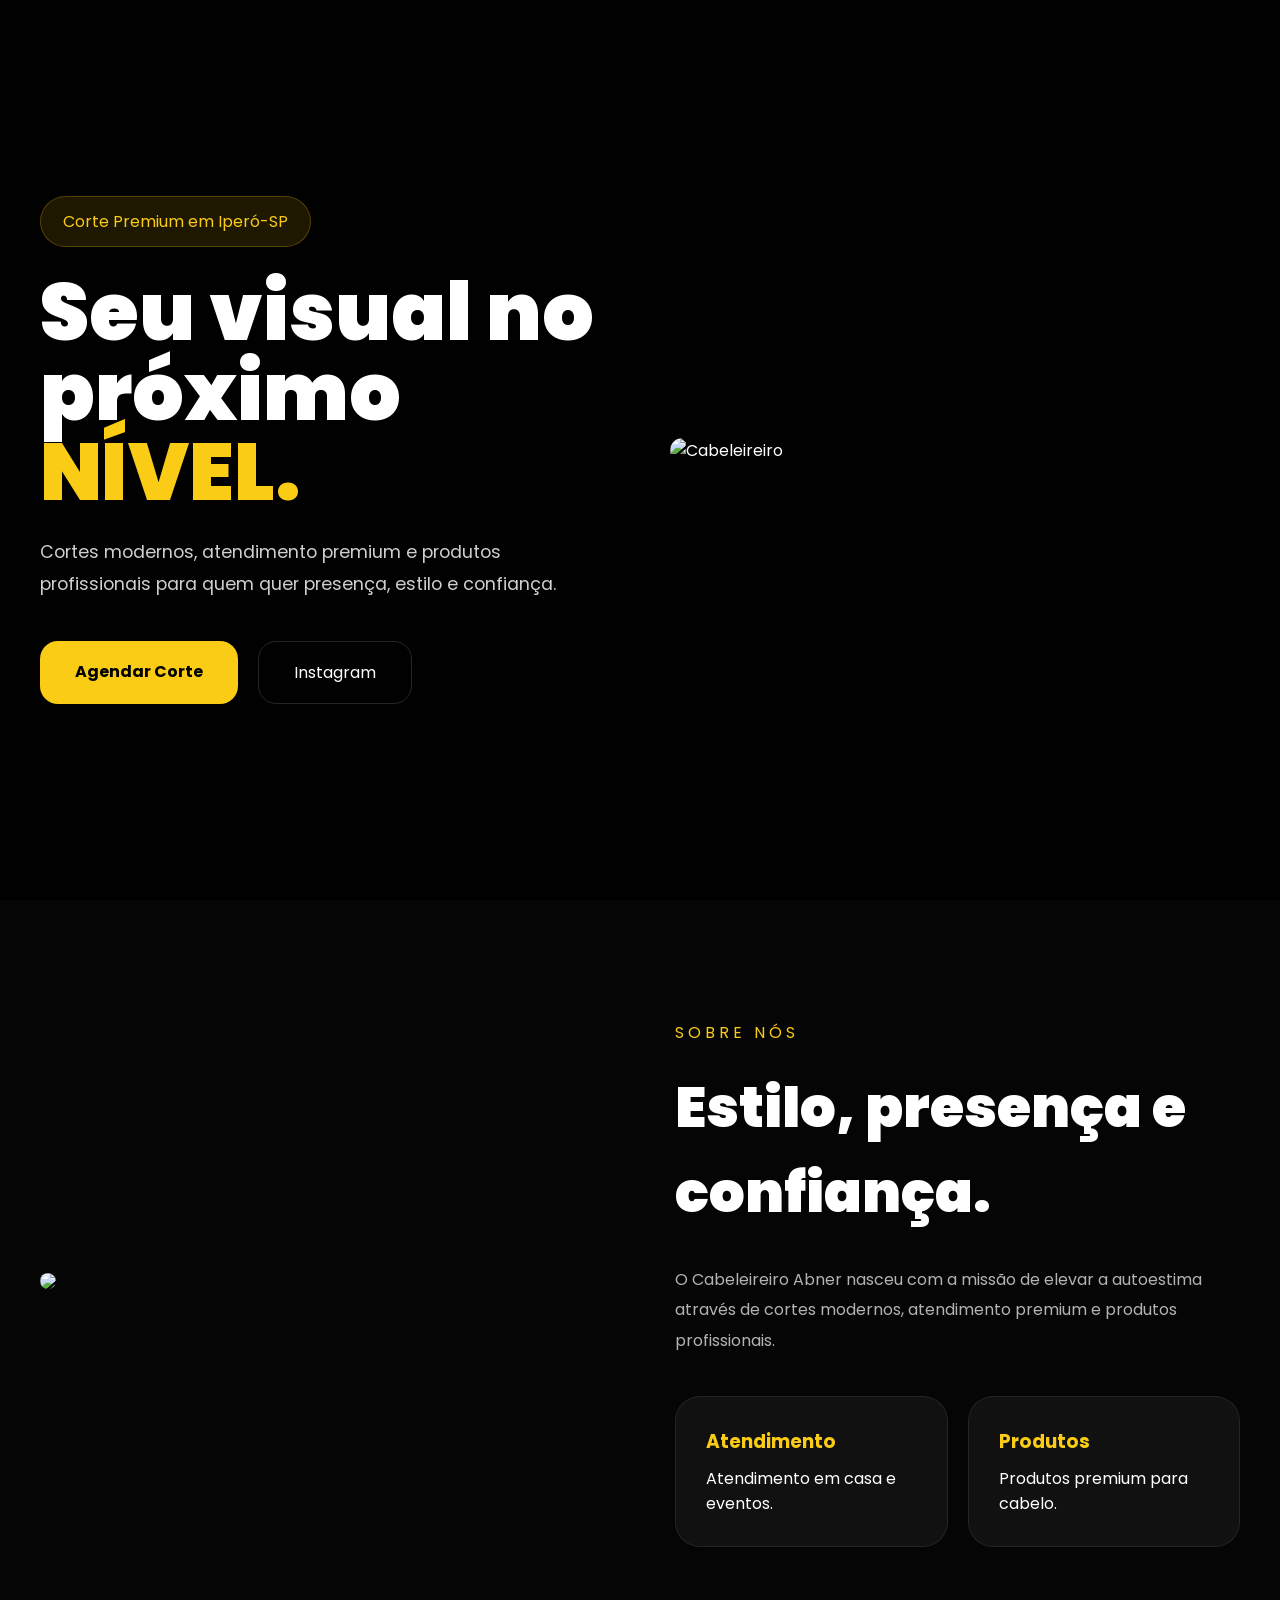
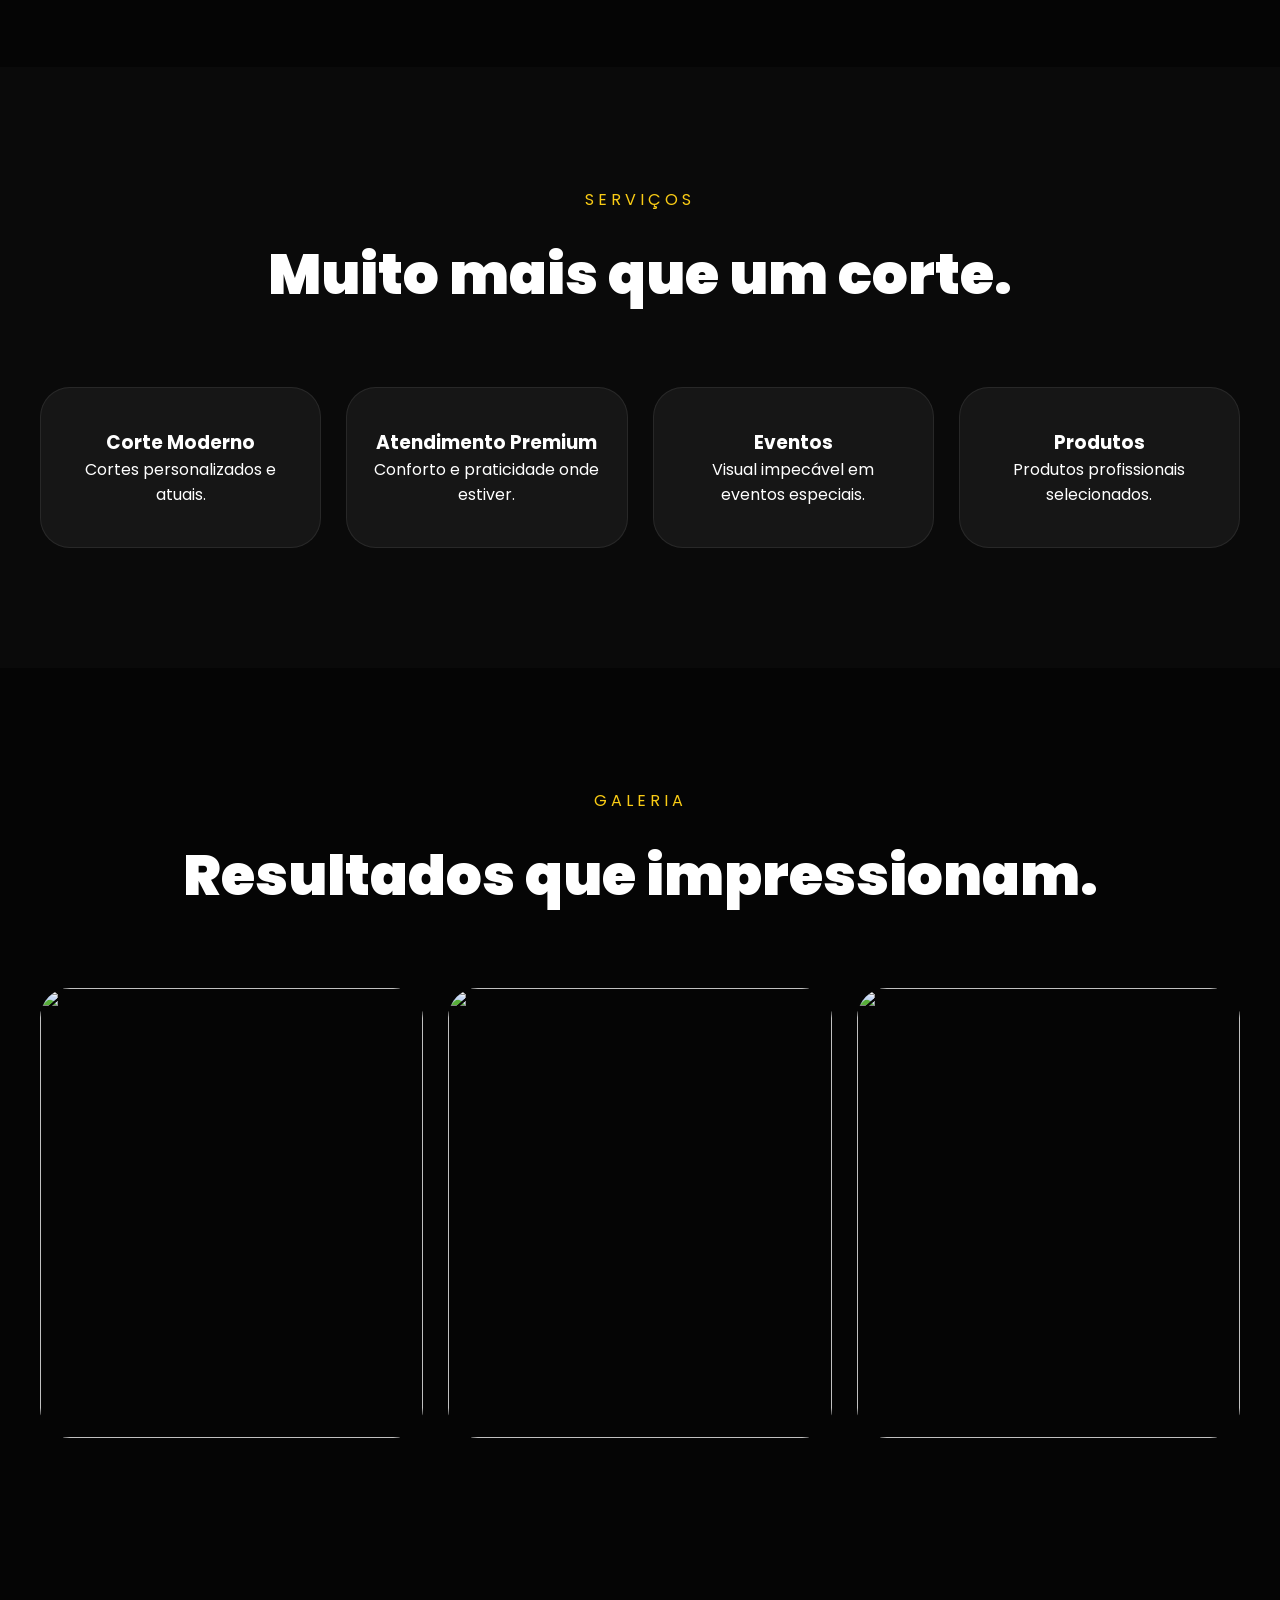
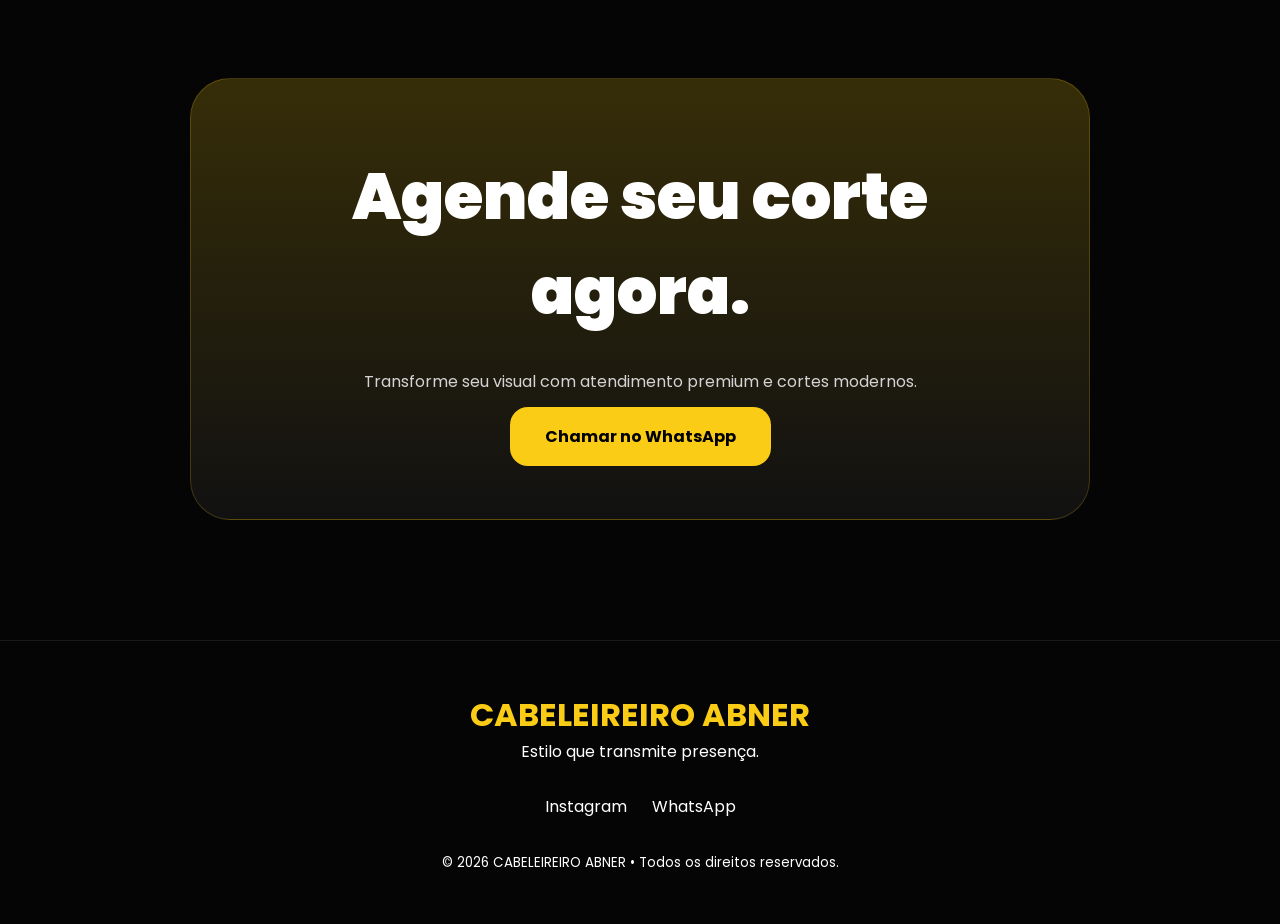
==== cabeleireiro-abner/index.html @ 4ddc9864 "Add files via upload" ====
<!DOCTYPE html>
<html lang="pt-BR">
<head>
  <meta charset="UTF-8">
  <meta name="viewport" content="width=device-width, initial-scale=1.0">

  <title>Cabeleireiro Abner | Corte Premium</title>

  <meta name="description" content="Cortes modernos, atendimento premium e produtos profissionais para cabelo em Iperó-SP.">

  <link rel="preconnect" href="https://fonts.googleapis.com">
  <link rel="preconnect" href="https://fonts.gstatic.com" crossorigin>

  <link href="https://fonts.googleapis.com/css2?family=Poppins:wght@300;400;500;600;700;800;900&display=swap" rel="stylesheet">

  <link rel="stylesheet" href="style.css">
</head>

<body>

  <!-- HERO -->
  <section class="hero">
    <div class="overlay"></div>

    <div class="hero-content">

      <div class="hero-left">

        <span class="badge">Corte Premium em Iperó-SP</span>

        <h1>
          Seu visual no próximo
          <span>NÍVEL.</span>
        </h1>

        <p>
          Cortes modernos, atendimento premium e produtos profissionais para quem quer presença, estilo e confiança.
        </p>

        <div class="buttons">

          <a href="https://wa.me/5515997394687" target="_blank" class="btn-primary">
            Agendar Corte
          </a>

          <a href="https://www.instagram.com/7n_abner/" target="_blank" class="btn-secondary">
            Instagram
          </a>

        </div>

      </div>

      <div class="hero-right">

        <img src="https://images.unsplash.com/photo-1621605815971-fbc98d665033?q=80&w=1887&auto=format&fit=crop" alt="Cabeleireiro">

      </div>

    </div>
  </section>

  <!-- SOBRE -->
  <section class="section">

    <div class="container grid">

      <div>
        <img class="image-rounded" src="https://images.unsplash.com/photo-1622286342621-4bd786c2447c?q=80&w=1974&auto=format&fit=crop">
      </div>

      <div>

        <span class="section-tag">Sobre Nós</span>

        <h2>
          Estilo, presença e confiança.
        </h2>

        <p class="section-text">
          O Cabeleireiro Abner nasceu com a missão de elevar a autoestima através de cortes modernos, atendimento premium e produtos profissionais.
        </p>

        <div class="cards">

          <div class="card">
            <h3>Atendimento</h3>
            <p>Atendimento em casa e eventos.</p>
          </div>

          <div class="card">
            <h3>Produtos</h3>
            <p>Produtos premium para cabelo.</p>
          </div>

        </div>

      </div>

    </div>

  </section>

  <!-- SERVIÇOS -->
  <section class="section dark">

    <div class="container center">

      <span class="section-tag">Serviços</span>

      <h2>Muito mais que um corte.</h2>

      <div class="services">

        <div class="service">
          <h3>Corte Moderno</h3>
          <p>Cortes personalizados e atuais.</p>
        </div>

        <div class="service">
          <h3>Atendimento Premium</h3>
          <p>Conforto e praticidade onde estiver.</p>
        </div>

        <div class="service">
          <h3>Eventos</h3>
          <p>Visual impecável em eventos especiais.</p>
        </div>

        <div class="service">
          <h3>Produtos</h3>
          <p>Produtos profissionais selecionados.</p>
        </div>

      </div>

    </div>

  </section>

  <!-- GALERIA -->
  <section class="section">

    <div class="container center">

      <span class="section-tag">Galeria</span>

      <h2>Resultados que impressionam.</h2>

      <div class="gallery">

        <img src="https://images.unsplash.com/photo-1512690459411-b0fd3b7b0f09?q=80&w=1974&auto=format&fit=crop">

        <img src="https://images.unsplash.com/photo-1503951458645-643d53bfd90f?q=80&w=1887&auto=format&fit=crop">

        <img src="https://images.unsplash.com/photo-1521590832167-7bcbfaa6381f?q=80&w=1887&auto=format&fit=crop">

      </div>

    </div>

  </section>

  <!-- CTA -->
  <section class="cta">

    <div class="cta-box">

      <h2>
        Agende seu corte agora.
      </h2>

      <p>
        Transforme seu visual com atendimento premium e cortes modernos.
      </p>

      <a href="https://wa.me/5515997394687" target="_blank" class="btn-primary">
        Chamar no WhatsApp
      </a>

    </div>

  </section>

  <!-- FOOTER -->
  <footer>

    <h3>CABELEIREIRO ABNER</h3>

    <p>Estilo que transmite presença.</p>

    <div class="footer-links">

      <a href="https://www.instagram.com/7n_abner/" target="_blank">
        Instagram
      </a>

      <a href="https://wa.me/5515997394687" target="_blank">
        WhatsApp
      </a>

    </div>

    <small>
      © 2026 CABELEIREIRO ABNER • Todos os direitos reservados.
    </small>

  </footer>

</body>
</html>
---- cabeleireiro-abner/style.css ----
*{
  margin:0;
  padding:0;
  box-sizing:border-box;
}

body{
  font-family:'Poppins',sans-serif;
  background:#050505;
  color:white;
  overflow-x:hidden;
}

.hero{
  min-height:100vh;
  background:url('https://images.unsplash.com/photo-1517832606299-7ae9b720a186?q=80&w=1974&auto=format&fit=crop') center/cover;
  position:relative;
  display:flex;
  align-items:center;
  padding:80px 20px;
}

.overlay{
  position:absolute;
  inset:0;
  background:rgba(0,0,0,.75);
}

.hero-content{
  position:relative;
  z-index:2;
  max-width:1200px;
  margin:auto;
  width:100%;
  display:grid;
  grid-template-columns:1fr 1fr;
  gap:60px;
  align-items:center;
}

.badge{
  display:inline-block;
  padding:12px 22px;
  border-radius:999px;
  background:rgba(255,196,0,.12);
  color:#facc15;
  border:1px solid rgba(255,196,0,.25);
}

.hero h1{
  font-size:5rem;
  line-height:1;
  margin-top:25px;
  font-weight:900;
}

.hero h1 span{
  color:#facc15;
  display:block;
}

.hero p{
  margin-top:25px;
  color:#cfcfcf;
  line-height:1.8;
  font-size:1.1rem;
}

.buttons{
  display:flex;
  gap:20px;
  margin-top:40px;
  flex-wrap:wrap;
}

.btn-primary{
  background:#facc15;
  color:black;
  padding:18px 35px;
  border-radius:18px;
  text-decoration:none;
  font-weight:700;
  transition:.3s;
}

.btn-primary:hover{
  transform:translateY(-5px);
}

.btn-secondary{
  border:1px solid rgba(255,255,255,.15);
  color:white;
  padding:18px 35px;
  border-radius:18px;
  text-decoration:none;
  backdrop-filter:blur(10px);
}

.hero-right img{
  width:100%;
  border-radius:30px;
}

.section{
  padding:120px 20px;
}

.container{
  max-width:1200px;
  margin:auto;
}

.grid{
  display:grid;
  grid-template-columns:1fr 1fr;
  gap:70px;
  align-items:center;
}

.image-rounded{
  width:100%;
  border-radius:30px;
}

.section-tag{
  color:#facc15;
  text-transform:uppercase;
  letter-spacing:4px;
}

.section h2{
  font-size:3.5rem;
  margin-top:20px;
  font-weight:900;
}

.section-text{
  margin-top:30px;
  color:#b3b3b3;
  line-height:1.9;
}

.cards{
  display:grid;
  grid-template-columns:1fr 1fr;
  gap:20px;
  margin-top:40px;
}

.card{
  background:rgba(255,255,255,.05);
  border:1px solid rgba(255,255,255,.08);
  padding:30px;
  border-radius:25px;
}

.card h3{
  color:#facc15;
  margin-bottom:10px;
}

.dark{
  background:rgba(255,255,255,.02);
}

.center{
  text-align:center;
}

.services{
  display:grid;
  grid-template-columns:repeat(4,1fr);
  gap:25px;
  margin-top:70px;
}

.service{
  background:rgba(255,255,255,.05);
  border:1px solid rgba(255,255,255,.08);
  padding:40px 25px;
  border-radius:30px;
  transition:.3s;
}

.service:hover{
  transform:translateY(-10px);
  border-color:#facc15;
}

.gallery{
  display:grid;
  grid-template-columns:repeat(3,1fr);
  gap:25px;
  margin-top:70px;
}

.gallery img{
  width:100%;
  height:450px;
  object-fit:cover;
  border-radius:30px;
  transition:.5s;
}

.gallery img:hover{
  transform:scale(1.05);
}

.cta{
  padding:120px 20px;
}

.cta-box{
  max-width:900px;
  margin:auto;
  text-align:center;
  padding:70px;
  border-radius:40px;
  background:linear-gradient(to bottom, rgba(250,204,21,.2), rgba(255,255,255,.05));
  border:1px solid rgba(250,204,21,.2);
}

.cta h2{
  font-size:4rem;
  font-weight:900;
}

.cta p{
  margin:30px auto;
  max-width:700px;
  color:#d4d4d4;
}

footer{
  border-top:1px solid rgba(255,255,255,.08);
  text-align:center;
  padding:50px 20px;
}

footer h3{
  color:#facc15;
  font-size:2rem;
}

.footer-links{
  display:flex;
  justify-content:center;
  gap:25px;
  margin:30px 0;
}

.footer-links a{
  color:white;
  text-decoration:none;
}

@media(max-width:900px){

  .hero-content,
  .grid{
    grid-template-columns:1fr;
  }

  .hero h1{
    font-size:3.5rem;
  }

  .section h2,
  .cta h2{
    font-size:2.5rem;
  }

  .services,
  .gallery,
  .cards{
    grid-template-columns:1fr;
  }

}
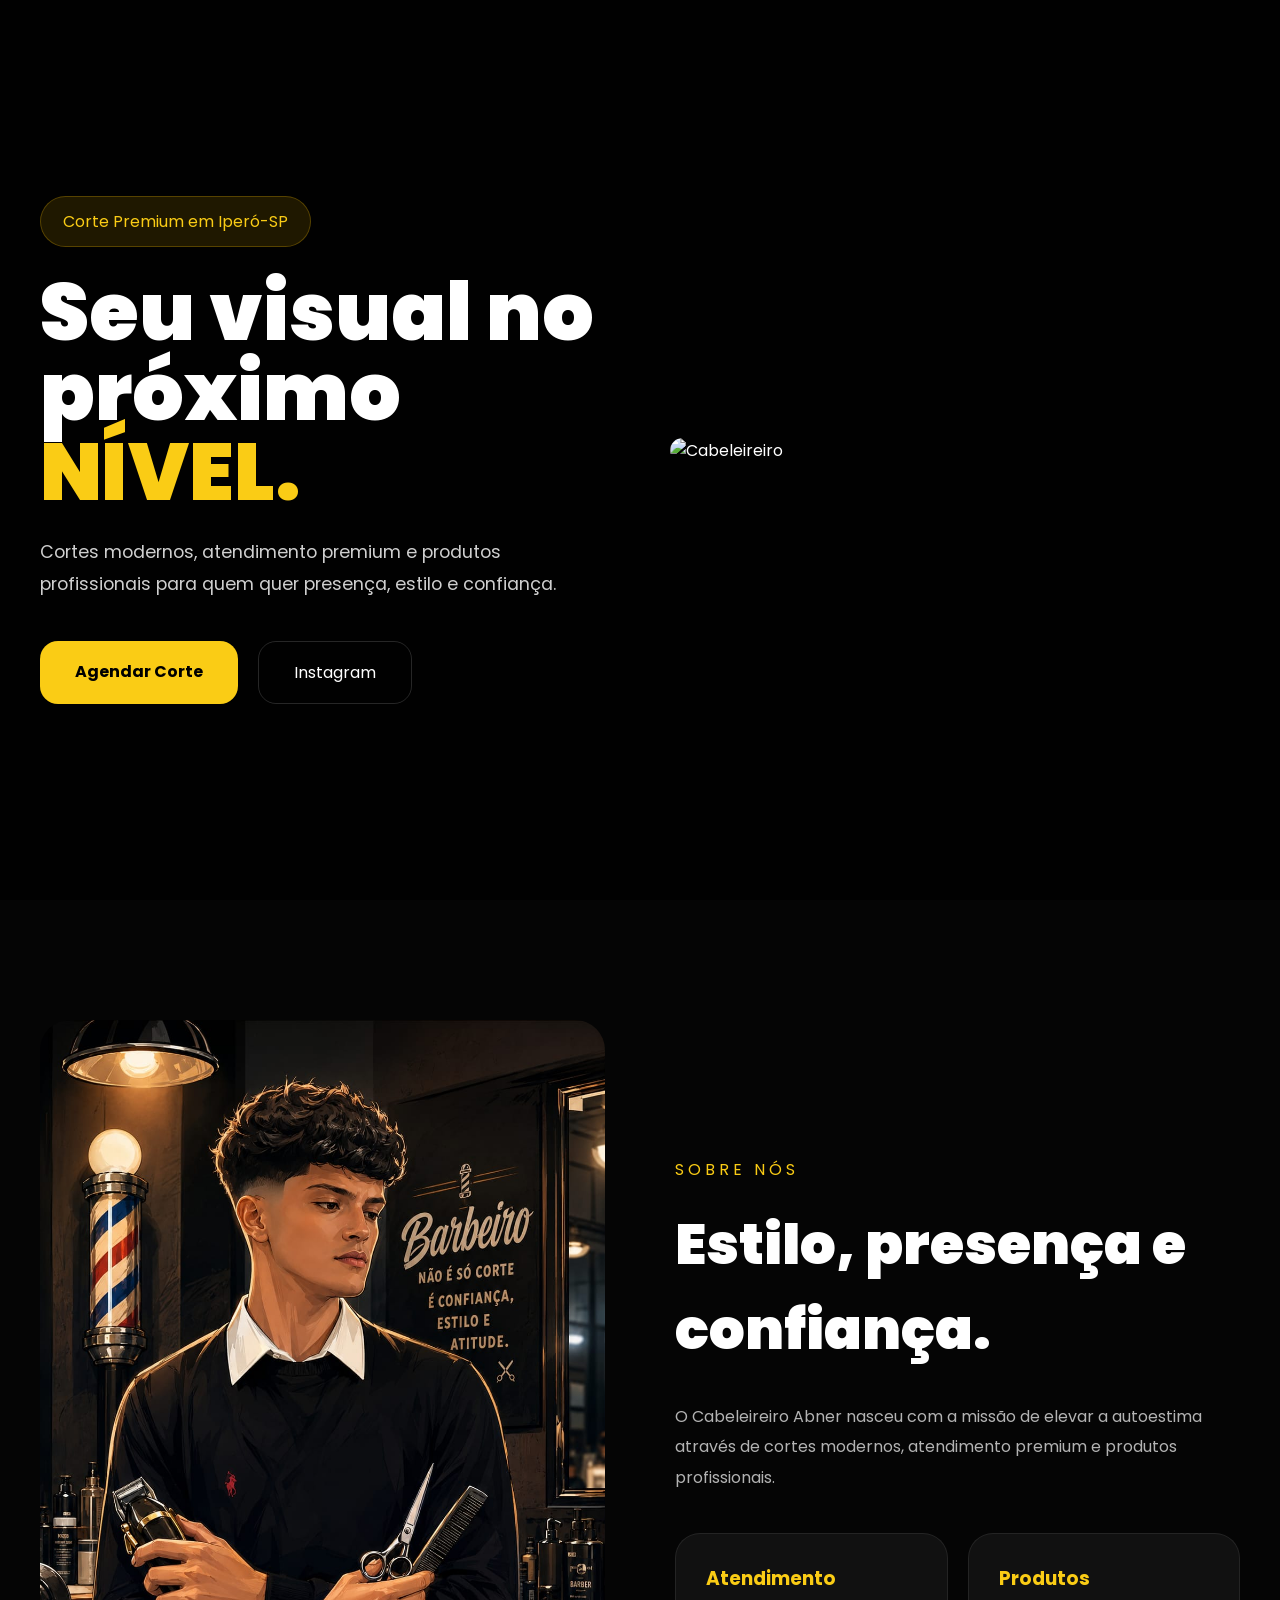
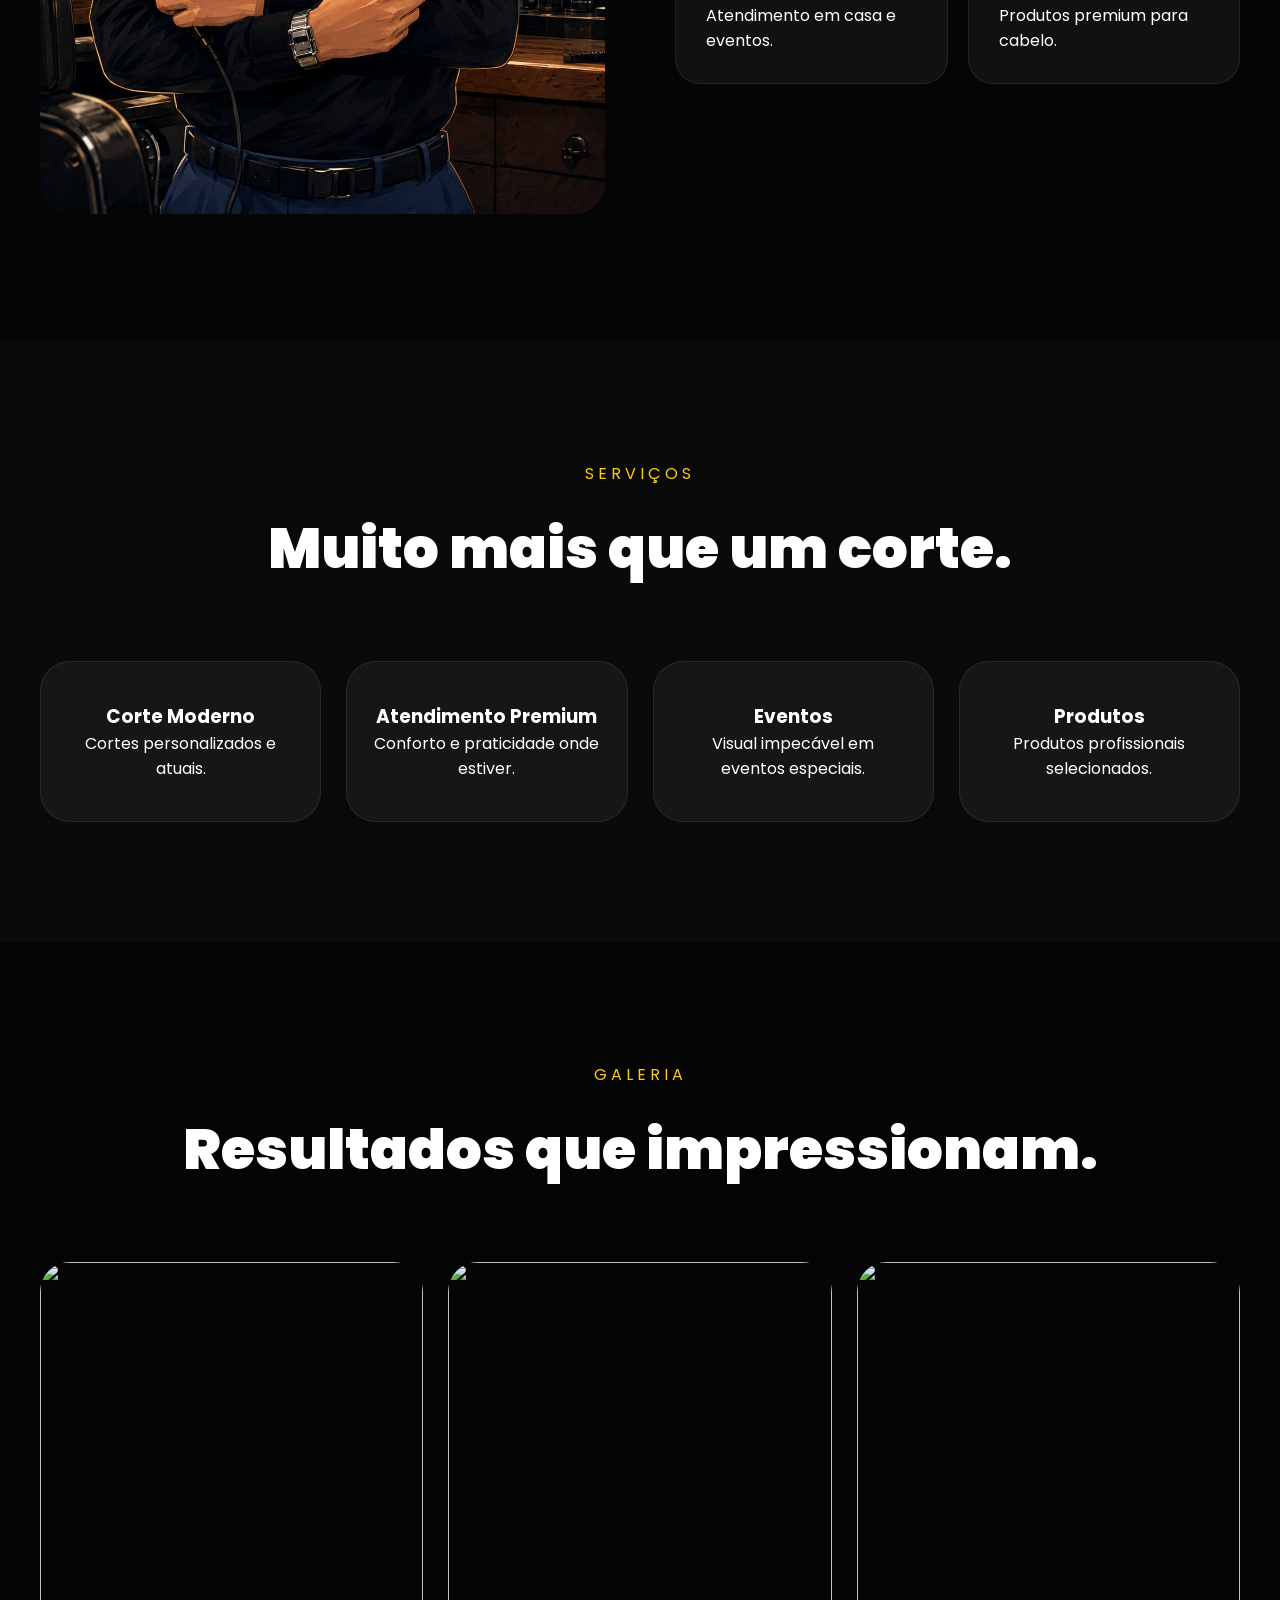
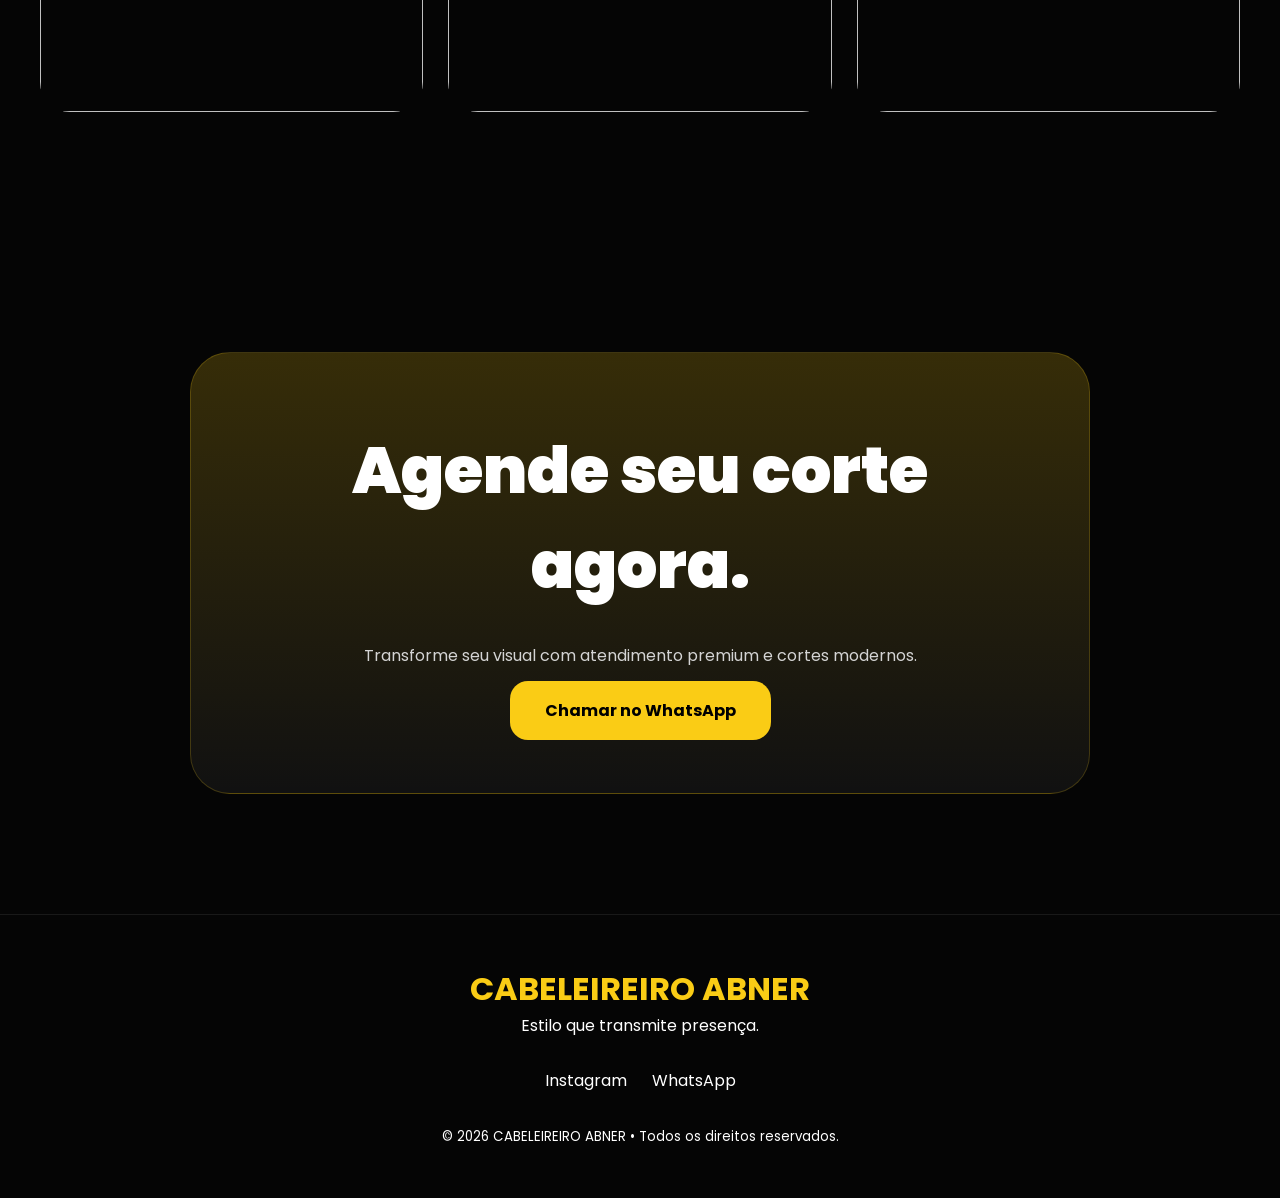
==== commit 72075d04: "Update index.html" ====
--- a/cabeleireiro-abner/index.html
+++ b/cabeleireiro-abner/index.html
@@ -40,7 +40,7 @@
         <div class="buttons">
 
           <a href="https://wa.me/5515997394687" target="_blank" class="btn-primary">
-            Agendar Corte
+            Agendar Corte 
           </a>
 
           <a href="https://www.instagram.com/7n_abner/" target="_blank" class="btn-secondary">
@@ -66,7 +66,7 @@
     <div class="container grid">
 
       <div>
-        <img class="image-rounded" src="https://images.unsplash.com/photo-1622286342621-4bd786c2447c?q=80&w=1974&auto=format&fit=crop">
+        <img class="image-rounded" src="./img/eu.jpeg">
       </div>
 
       <div>
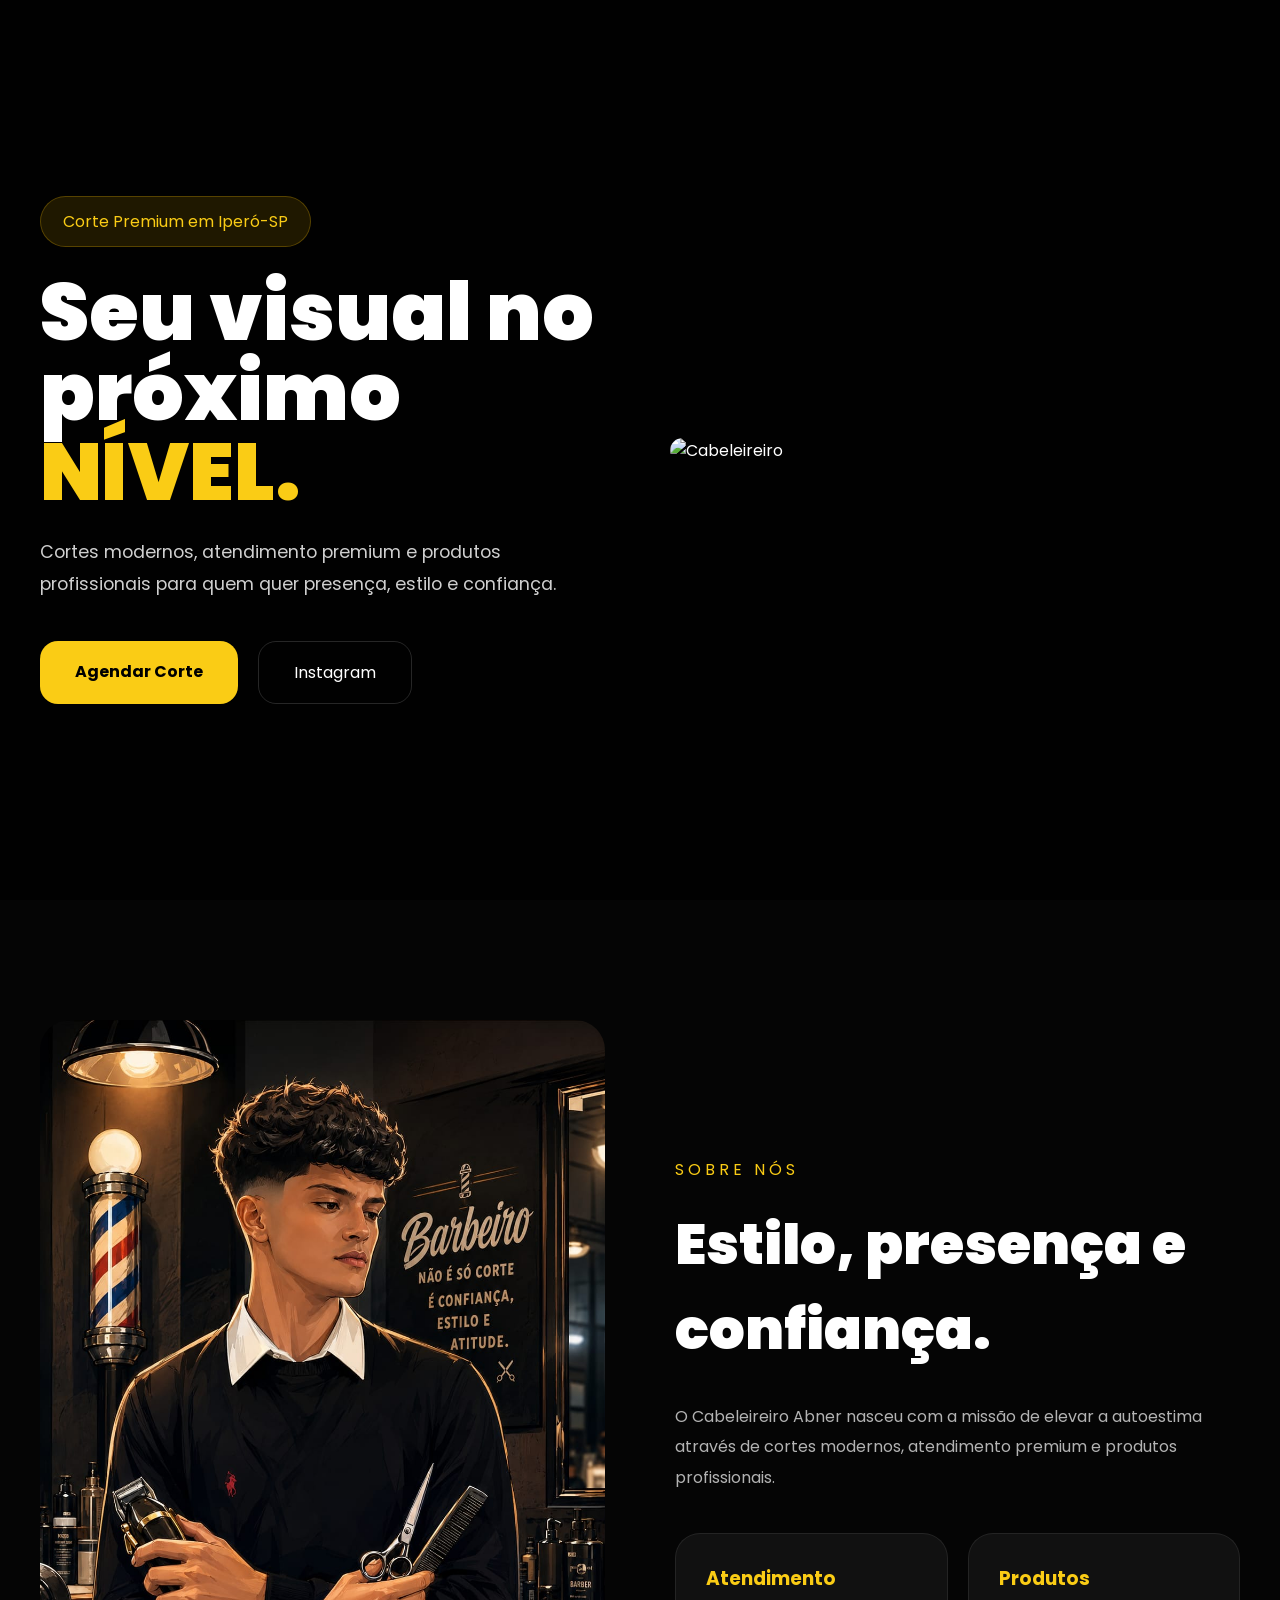
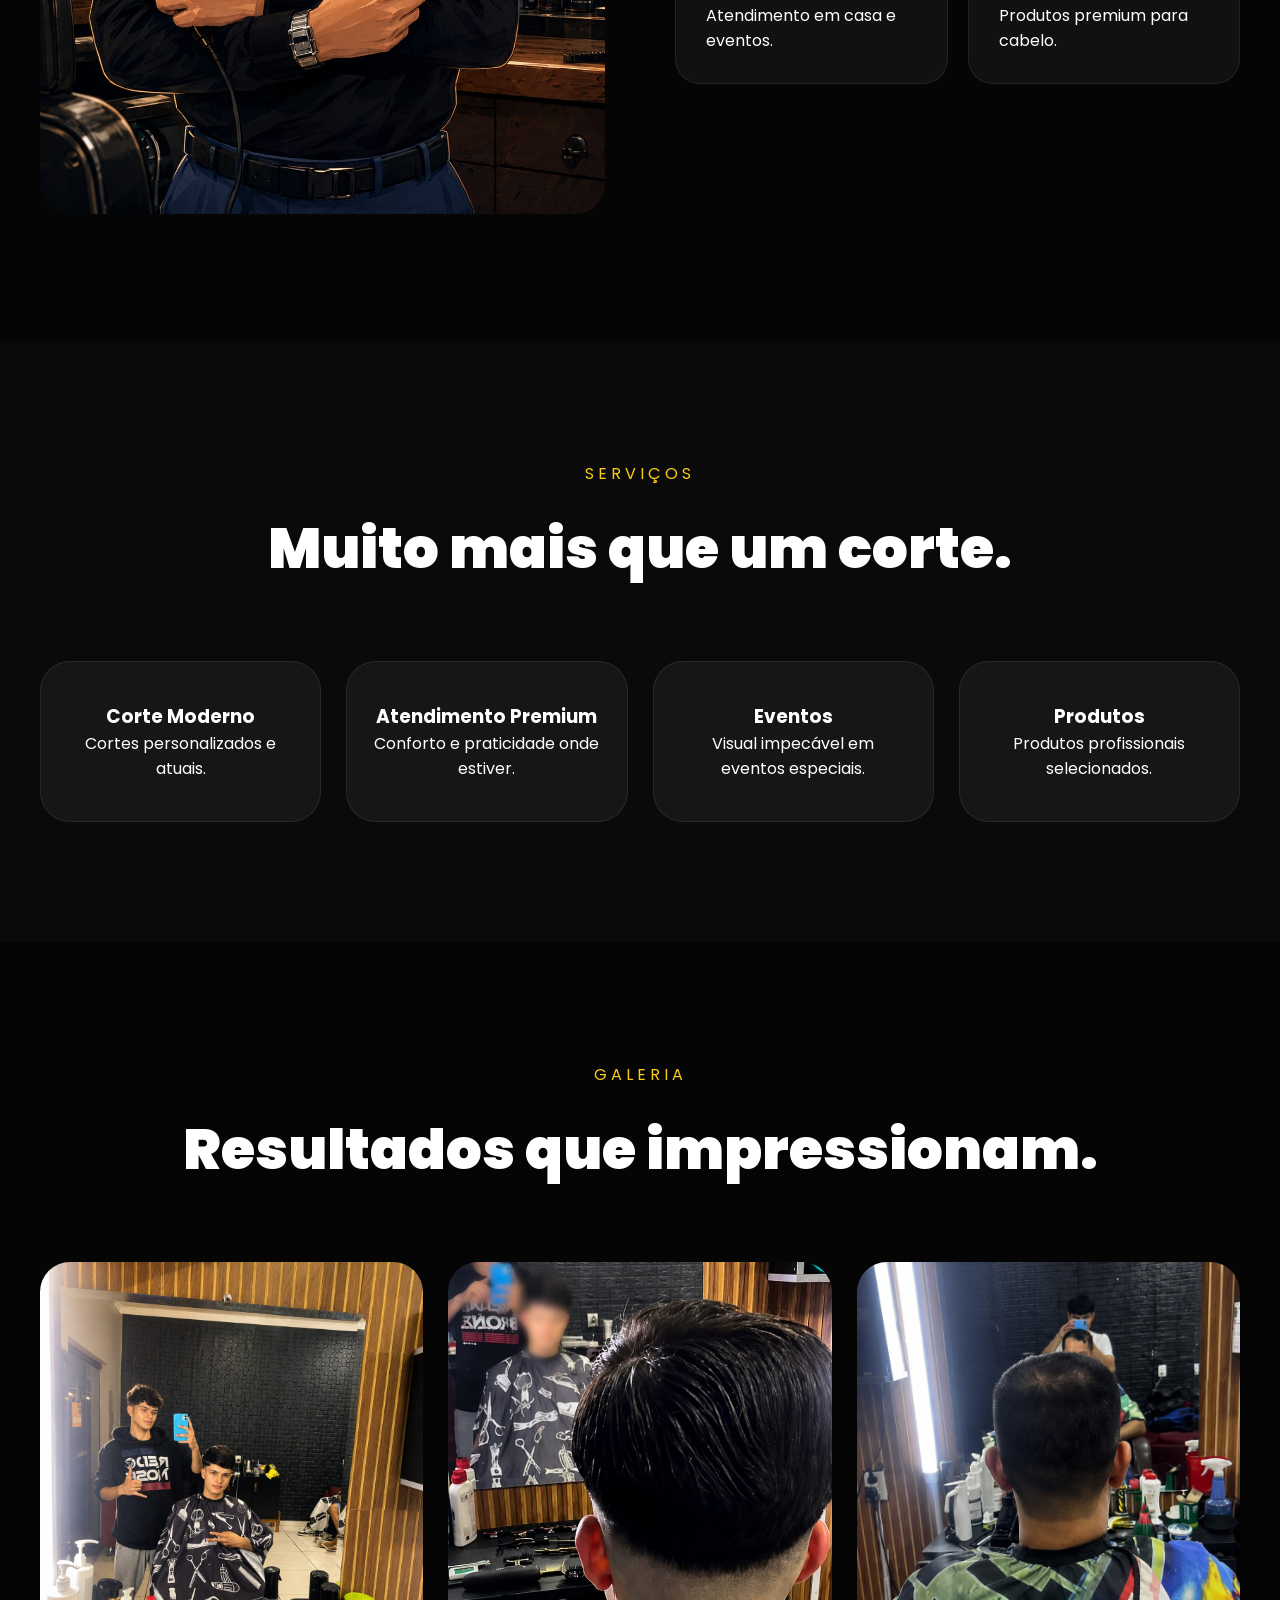
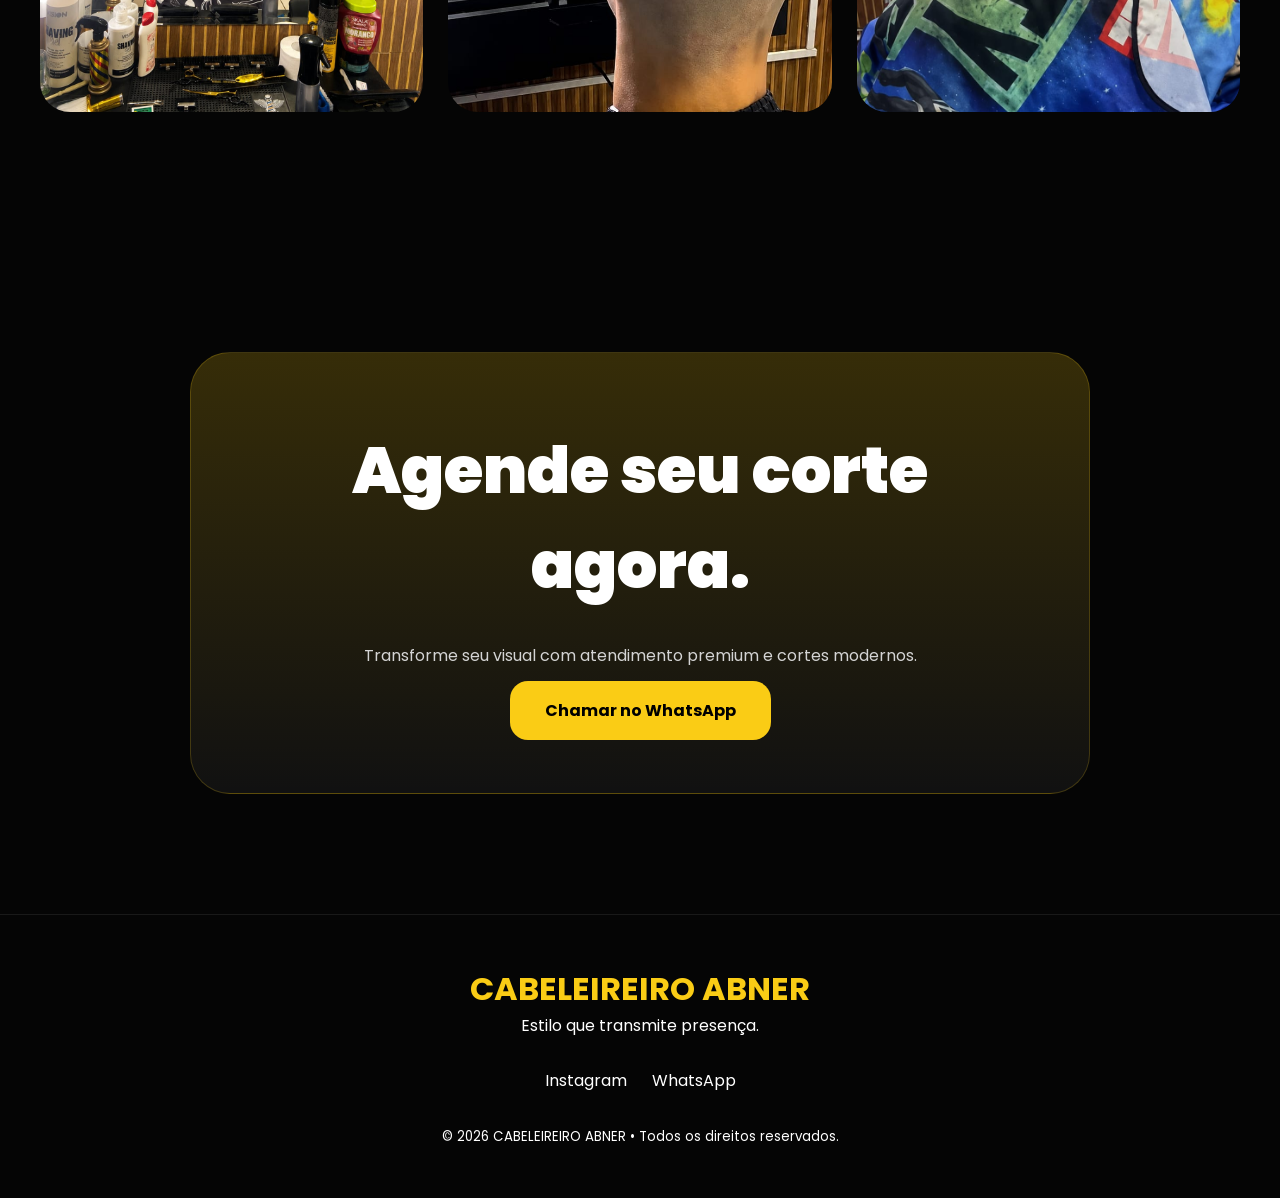
==== commit 2e68c5d3: "Update index.html" ====
--- a/cabeleireiro-abner/index.html
+++ b/cabeleireiro-abner/index.html
@@ -149,11 +149,11 @@
 
       <div class="gallery">
 
-        <img src="https://images.unsplash.com/photo-1512690459411-b0fd3b7b0f09?q=80&w=1974&auto=format&fit=crop">
-
-        <img src="https://images.unsplash.com/photo-1503951458645-643d53bfd90f?q=80&w=1887&auto=format&fit=crop">
-
-        <img src="https://images.unsplash.com/photo-1521590832167-7bcbfaa6381f?q=80&w=1887&auto=format&fit=crop">
+        <img src="./img/2.jpeg">
+
+        <img src="./img/3.jpeg">
+
+        <img src="./img/4.jpeg">
 
       </div>
 
